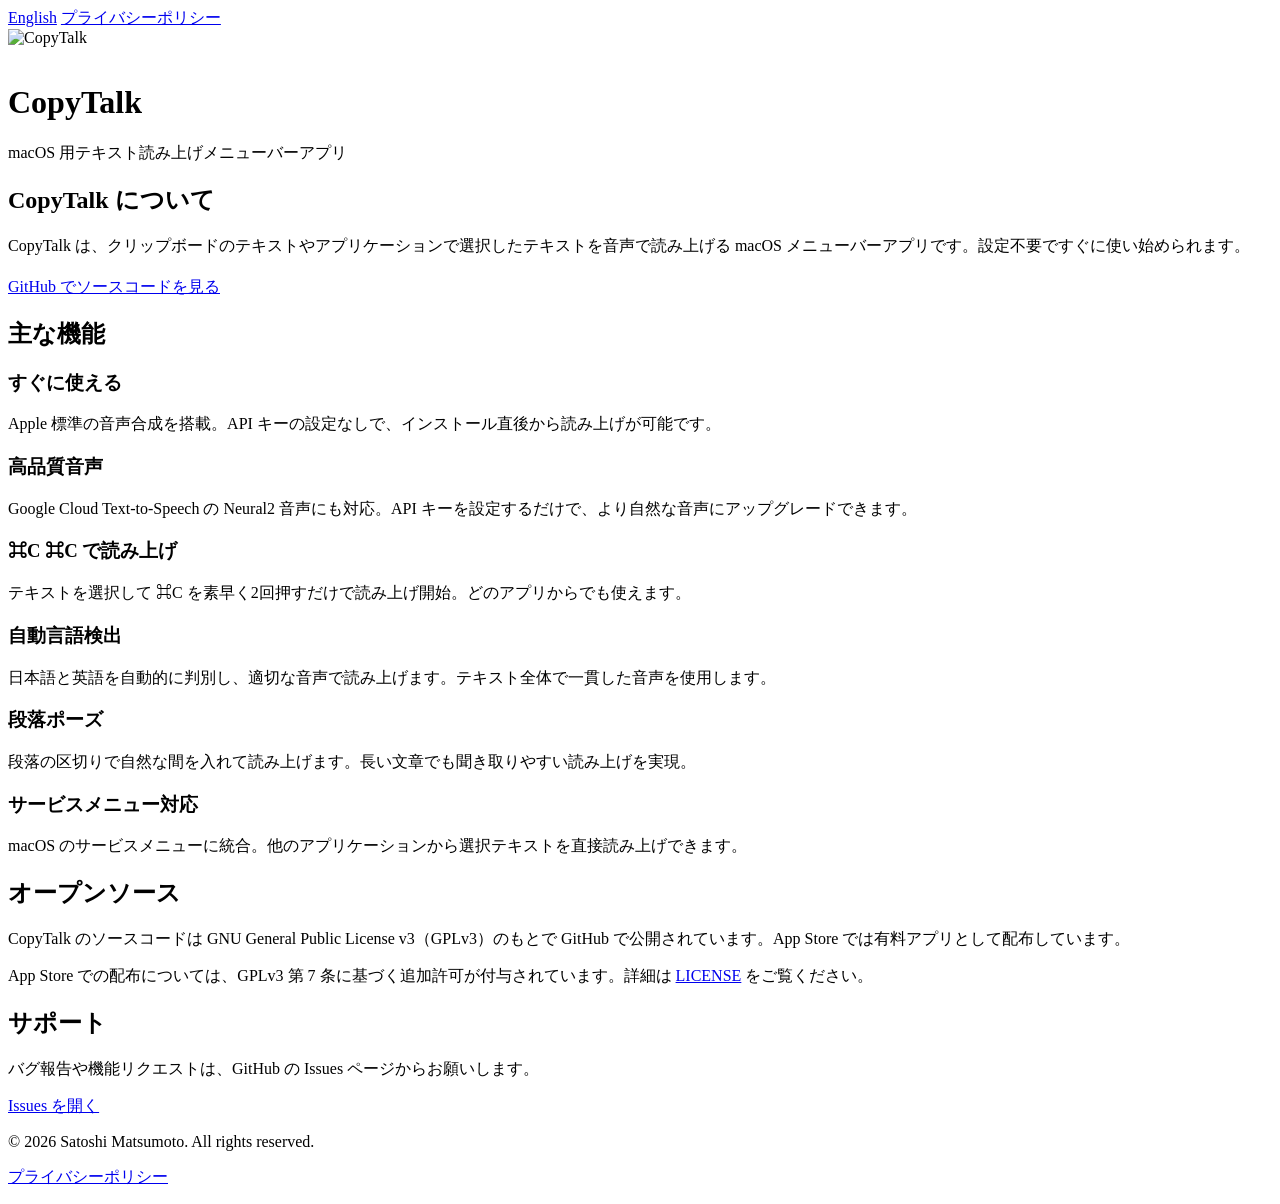
==== docs/ja/index.html @ 1976384e "サポートサイトのオープンソース説明文を修正 App Store で有料配布であることを明記  Co-Authored-By: Claude Opus 4.6 (1M context) <noreply" ====
<!DOCTYPE html>
<html lang="ja">
<head>
<meta charset="utf-8">
<meta name="viewport" content="width=device-width, initial-scale=1">
<title>CopyTalk</title>
<link rel="stylesheet" href="../style.css">
</head>
<body>
<nav>
  <a href="../en/">English</a>
  <a href="privacy.html">プライバシーポリシー</a>
</nav>
<header>
  <img src="../appicon.png" alt="CopyTalk" width="128" height="128" style="margin-bottom: 16px;">
  <h1>CopyTalk</h1>
  <p>macOS 用テキスト読み上げメニューバーアプリ</p>
</header>
<main>
  <section>
    <h2>CopyTalk について</h2>
    <p>CopyTalk は、クリップボードのテキストやアプリケーションで選択したテキストを音声で読み上げる macOS メニューバーアプリです。設定不要ですぐに使い始められます。</p>
    <div style="margin-top: 20px;">
      <a href="https://github.com/cometheart314/CopyTalk" class="btn">GitHub でソースコードを見る</a>
    </div>
  </section>

  <section>
    <h2>主な機能</h2>
    <div class="features-grid">
      <div class="feature-card">
        <h3>すぐに使える</h3>
        <p>Apple 標準の音声合成を搭載。API キーの設定なしで、インストール直後から読み上げが可能です。</p>
      </div>
      <div class="feature-card">
        <h3>高品質音声</h3>
        <p>Google Cloud Text-to-Speech の Neural2 音声にも対応。API キーを設定するだけで、より自然な音声にアップグレードできます。</p>
      </div>
      <div class="feature-card">
        <h3>⌘C ⌘C で読み上げ</h3>
        <p>テキストを選択して ⌘C を素早く2回押すだけで読み上げ開始。どのアプリからでも使えます。</p>
      </div>
      <div class="feature-card">
        <h3>自動言語検出</h3>
        <p>日本語と英語を自動的に判別し、適切な音声で読み上げます。テキスト全体で一貫した音声を使用します。</p>
      </div>
      <div class="feature-card">
        <h3>段落ポーズ</h3>
        <p>段落の区切りで自然な間を入れて読み上げます。長い文章でも聞き取りやすい読み上げを実現。</p>
      </div>
      <div class="feature-card">
        <h3>サービスメニュー対応</h3>
        <p>macOS のサービスメニューに統合。他のアプリケーションから選択テキストを直接読み上げできます。</p>
      </div>
    </div>
  </section>

  <section>
    <h2>オープンソース</h2>
    <p>CopyTalk のソースコードは GNU General Public License v3（GPLv3）のもとで GitHub で公開されています。App Store では有料アプリとして配布しています。</p>
    <p class="license-note">App Store での配布については、GPLv3 第 7 条に基づく追加許可が付与されています。詳細は <a href="https://github.com/cometheart314/CopyTalk/blob/main/LICENSE">LICENSE</a> をご覧ください。</p>
  </section>

  <section>
    <h2>サポート</h2>
    <p>バグ報告や機能リクエストは、GitHub の Issues ページからお願いします。</p>
    <div style="margin-top: 12px;">
      <a href="https://github.com/cometheart314/CopyTalk/issues" class="btn btn-secondary">Issues を開く</a>
    </div>
  </section>
</main>
<footer>
  <p>&copy; 2026 Satoshi Matsumoto. All rights reserved.</p>
  <p><a href="privacy.html">プライバシーポリシー</a></p>
</footer>
</body>
</html>
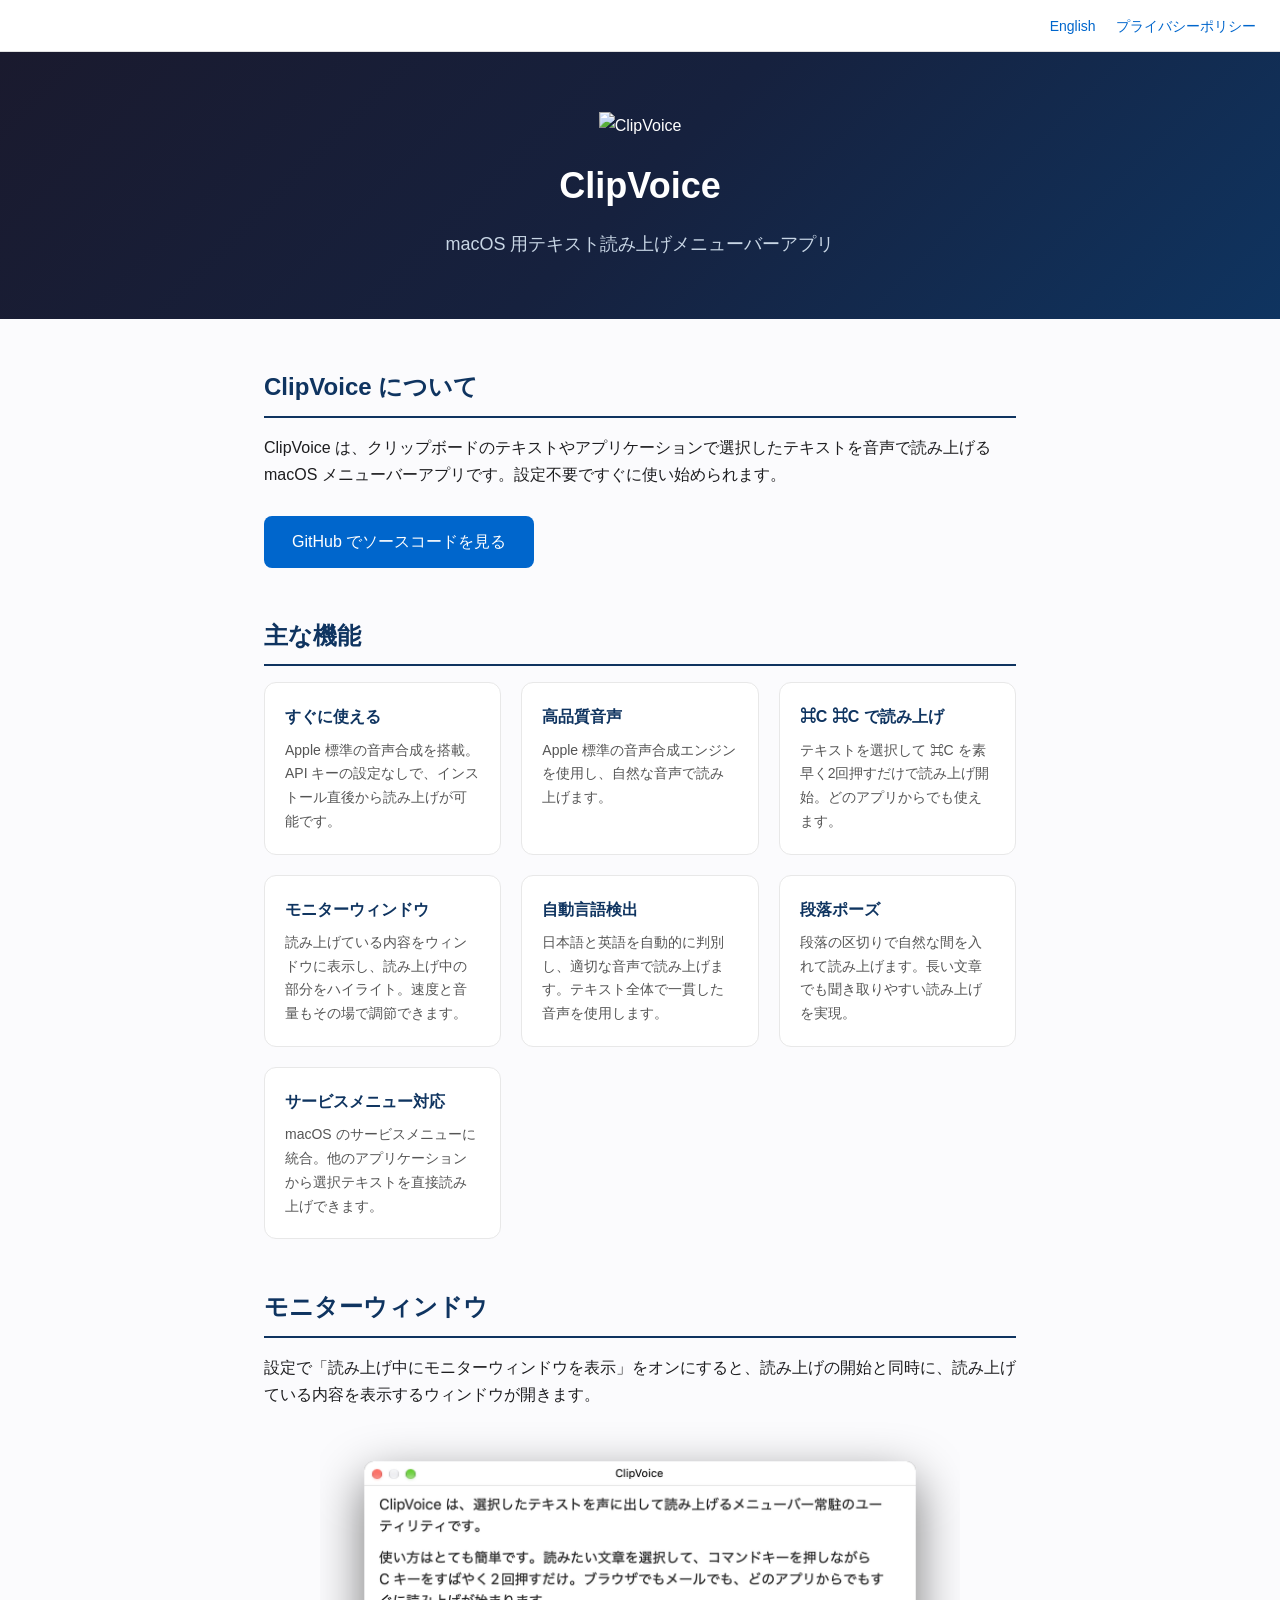
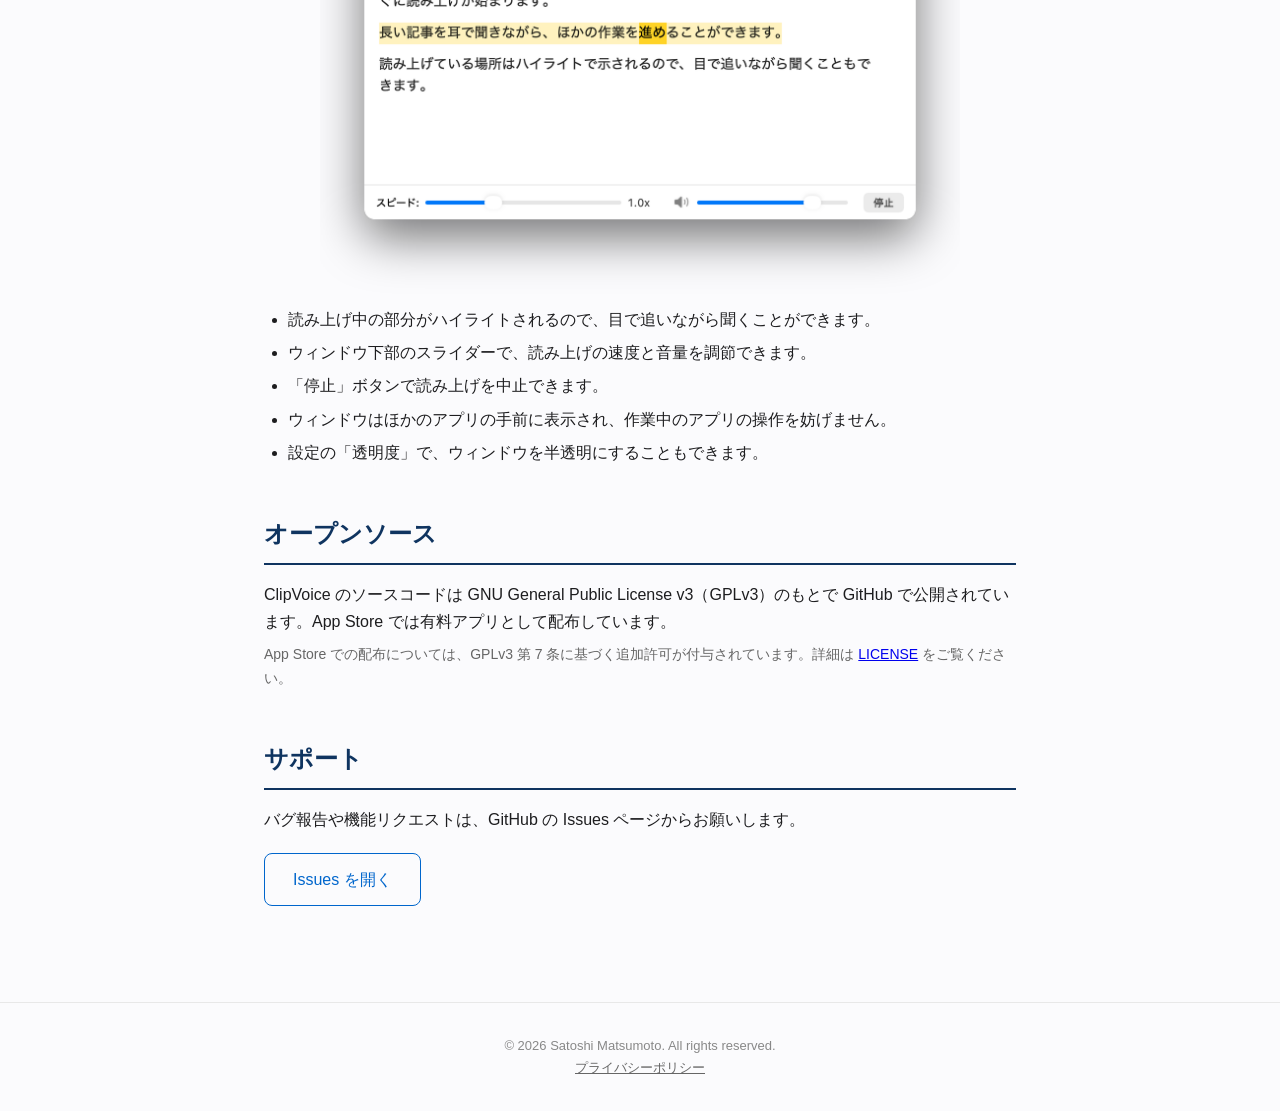
==== commit f13ea15a: "サポートページにモニターウィンドウの説明を追加 日本語・英語ページに機能カードと、画像つきの説明セクションを追加。  Co-Authored-By: Claude Fable 5.2 <noreply" ====
--- a/docs/ja/index.html
+++ b/docs/ja/index.html
@@ -3,25 +3,26 @@
 <head>
 <meta charset="utf-8">
 <meta name="viewport" content="width=device-width, initial-scale=1">
-<title>CopyTalk</title>
+<title>ClipVoice</title>
 <link rel="stylesheet" href="../style.css">
 </head>
 <body>
 <nav>
   <a href="../en/">English</a>
+  <!-- <a href="api-setup.html">API キー設定ガイド</a> -->
   <a href="privacy.html">プライバシーポリシー</a>
 </nav>
 <header>
-  <img src="../appicon.png" alt="CopyTalk" width="128" height="128" style="margin-bottom: 16px;">
-  <h1>CopyTalk</h1>
+  <img src="../appicon.png" alt="ClipVoice" width="128" height="128" style="margin-bottom: 16px;">
+  <h1>ClipVoice</h1>
   <p>macOS 用テキスト読み上げメニューバーアプリ</p>
 </header>
 <main>
   <section>
-    <h2>CopyTalk について</h2>
-    <p>CopyTalk は、クリップボードのテキストやアプリケーションで選択したテキストを音声で読み上げる macOS メニューバーアプリです。設定不要ですぐに使い始められます。</p>
+    <h2>ClipVoice について</h2>
+    <p>ClipVoice は、クリップボードのテキストやアプリケーションで選択したテキストを音声で読み上げる macOS メニューバーアプリです。設定不要ですぐに使い始められます。</p>
     <div style="margin-top: 20px;">
-      <a href="https://github.com/cometheart314/CopyTalk" class="btn">GitHub でソースコードを見る</a>
+      <a href="https://github.com/cometheart314/ClipVoice" class="btn">GitHub でソースコードを見る</a>
     </div>
   </section>
 
@@ -34,11 +35,16 @@
       </div>
       <div class="feature-card">
         <h3>高品質音声</h3>
-        <p>Google Cloud Text-to-Speech の Neural2 音声にも対応。API キーを設定するだけで、より自然な音声にアップグレードできます。</p>
+        <p>Apple 標準の音声合成エンジンを使用し、自然な音声で読み上げます。</p>
+        <!-- <p>Google Cloud Text-to-Speech の Neural2 / Chirp 3: HD 音声に対応。API キーを設定するだけで、より自然な音声にアップグレードできます。<a href="api-setup.html" style="font-size:13px;">設定方法</a></p> -->
       </div>
       <div class="feature-card">
         <h3>⌘C ⌘C で読み上げ</h3>
         <p>テキストを選択して ⌘C を素早く2回押すだけで読み上げ開始。どのアプリからでも使えます。</p>
+      </div>
+      <div class="feature-card">
+        <h3>モニターウィンドウ</h3>
+        <p>読み上げている内容をウィンドウに表示し、読み上げ中の部分をハイライト。速度と音量もその場で調節できます。</p>
       </div>
       <div class="feature-card">
         <h3>自動言語検出</h3>
@@ -56,16 +62,29 @@
   </section>
 
   <section>
+    <h2>モニターウィンドウ</h2>
+    <p>設定で「読み上げ中にモニターウィンドウを表示」をオンにすると、読み上げの開始と同時に、読み上げている内容を表示するウィンドウが開きます。</p>
+    <img src="monitor.png" alt="読み上げ中の部分がハイライトされたモニターウィンドウ" class="screenshot" width="650" height="489">
+    <ul>
+      <li>読み上げ中の部分がハイライトされるので、目で追いながら聞くことができます。</li>
+      <li>ウィンドウ下部のスライダーで、読み上げの速度と音量を調節できます。</li>
+      <li>「停止」ボタンで読み上げを中止できます。</li>
+      <li>ウィンドウはほかのアプリの手前に表示され、作業中のアプリの操作を妨げません。</li>
+      <li>設定の「透明度」で、ウィンドウを半透明にすることもできます。</li>
+    </ul>
+  </section>
+
+  <section>
     <h2>オープンソース</h2>
-    <p>CopyTalk のソースコードは GNU General Public License v3（GPLv3）のもとで GitHub で公開されています。App Store では有料アプリとして配布しています。</p>
-    <p class="license-note">App Store での配布については、GPLv3 第 7 条に基づく追加許可が付与されています。詳細は <a href="https://github.com/cometheart314/CopyTalk/blob/main/LICENSE">LICENSE</a> をご覧ください。</p>
+    <p>ClipVoice のソースコードは GNU General Public License v3（GPLv3）のもとで GitHub で公開されています。App Store では有料アプリとして配布しています。</p>
+    <p class="license-note">App Store での配布については、GPLv3 第 7 条に基づく追加許可が付与されています。詳細は <a href="https://github.com/cometheart314/ClipVoice/blob/main/LICENSE">LICENSE</a> をご覧ください。</p>
   </section>
 
   <section>
     <h2>サポート</h2>
     <p>バグ報告や機能リクエストは、GitHub の Issues ページからお願いします。</p>
     <div style="margin-top: 12px;">
-      <a href="https://github.com/cometheart314/CopyTalk/issues" class="btn btn-secondary">Issues を開く</a>
+      <a href="https://github.com/cometheart314/ClipVoice/issues" class="btn btn-secondary">Issues を開く</a>
     </div>
   </section>
 </main>
--- a/docs/style.css
+++ b/docs/style.css
@@ -0,0 +1,87 @@
+* { margin: 0; padding: 0; box-sizing: border-box; }
+body {
+  font-family: -apple-system, BlinkMacSystemFont, "Hiragino Sans", "Segoe UI", Roboto, sans-serif;
+  color: #1d1d1f;
+  background: #fbfbfd;
+  line-height: 1.7;
+}
+header {
+  background: linear-gradient(135deg, #1a1a2e 0%, #16213e 50%, #0f3460 100%);
+  color: #fff;
+  padding: 60px 24px;
+  text-align: center;
+}
+header h1 { font-size: 36px; font-weight: 700; margin-bottom: 12px; }
+header p { font-size: 18px; color: #c8d6e5; max-width: 600px; margin: 0 auto; }
+nav {
+  background: rgba(255,255,255,0.92);
+  backdrop-filter: blur(10px);
+  border-bottom: 1px solid #e0e0e0;
+  padding: 12px 24px;
+  text-align: right;
+  position: sticky;
+  top: 0;
+  z-index: 10;
+}
+nav a { color: #0066cc; text-decoration: none; font-size: 14px; margin-left: 16px; }
+nav a:hover { text-decoration: underline; }
+main { max-width: 800px; margin: 0 auto; padding: 48px 24px; }
+section { margin-bottom: 48px; }
+section h2 {
+  font-size: 24px;
+  font-weight: 600;
+  margin-bottom: 16px;
+  padding-bottom: 8px;
+  border-bottom: 2px solid #0f3460;
+  color: #0f3460;
+}
+ul { padding-left: 24px; margin-top: 8px; }
+li { margin-bottom: 6px; }
+.features-grid {
+  display: grid;
+  grid-template-columns: repeat(auto-fit, minmax(220px, 1fr));
+  gap: 20px;
+  margin-top: 16px;
+}
+.feature-card {
+  background: #fff;
+  border: 1px solid #e8e8e8;
+  border-radius: 12px;
+  padding: 20px;
+}
+.feature-card h3 { font-size: 16px; margin-bottom: 8px; color: #0f3460; }
+.feature-card p { font-size: 14px; color: #555; }
+.btn {
+  display: inline-block;
+  background: #0066cc;
+  color: #fff;
+  padding: 12px 28px;
+  border-radius: 8px;
+  text-decoration: none;
+  font-weight: 500;
+  margin-top: 8px;
+  margin-right: 8px;
+}
+.btn:hover { background: #0055aa; }
+.btn-secondary {
+  background: transparent;
+  color: #0066cc;
+  border: 1px solid #0066cc;
+}
+.btn-secondary:hover { background: #f0f4ff; }
+footer {
+  text-align: center;
+  padding: 32px 24px;
+  color: #888;
+  font-size: 13px;
+  border-top: 1px solid #e8e8e8;
+}
+footer a { color: #666; }
+.screenshot {
+  display: block;
+  width: 100%;
+  max-width: 640px;
+  height: auto;
+  margin: 8px auto 0;
+}
+.license-note { font-size: 14px; color: #666; margin-top: 8px; }
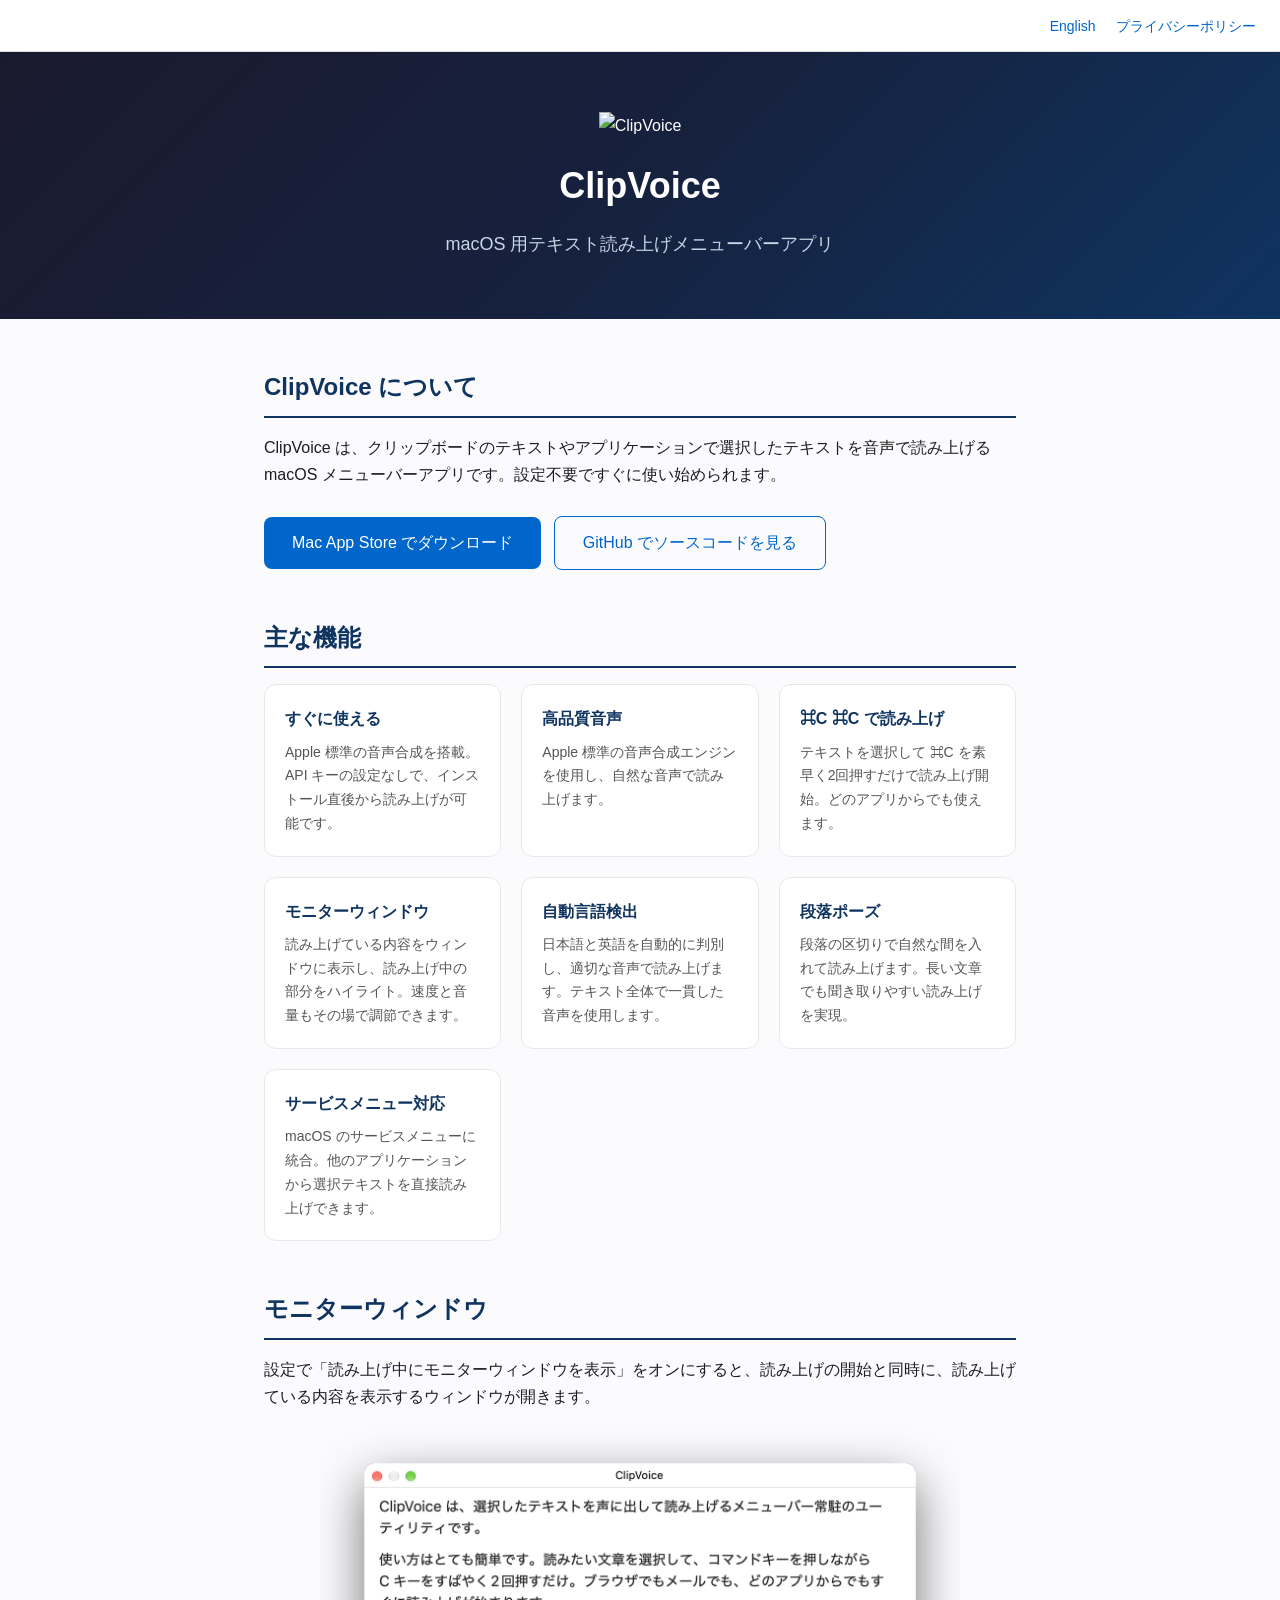
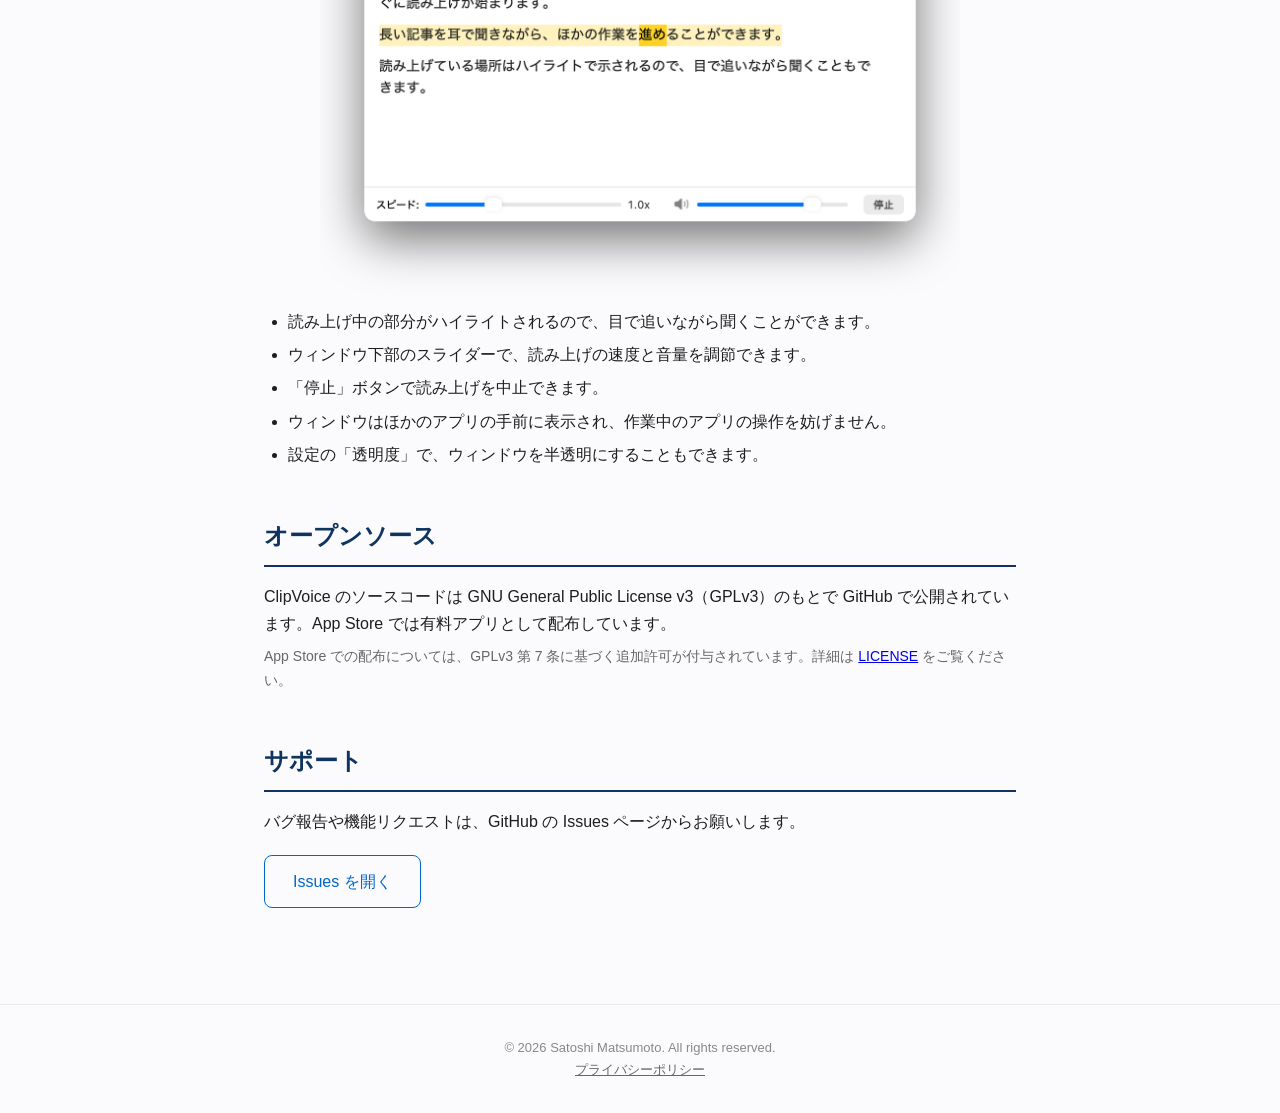
==== commit ed98256a: "Add Mac App Store link to docs pages Co-Authored-By: Claude Fable 5.2 <noreply@anthropic.com>" ====
--- a/docs/ja/index.html
+++ b/docs/ja/index.html
@@ -22,7 +22,8 @@
     <h2>ClipVoice について</h2>
     <p>ClipVoice は、クリップボードのテキストやアプリケーションで選択したテキストを音声で読み上げる macOS メニューバーアプリです。設定不要ですぐに使い始められます。</p>
     <div style="margin-top: 20px;">
-      <a href="https://github.com/cometheart314/ClipVoice" class="btn">GitHub でソースコードを見る</a>
+      <a href="https://apps.apple.com/jp/app/clipvoice/id6761611954?mt=12" class="btn">Mac App Store でダウンロード</a>
+      <a href="https://github.com/cometheart314/ClipVoice" class="btn btn-secondary">GitHub でソースコードを見る</a>
     </div>
   </section>
 
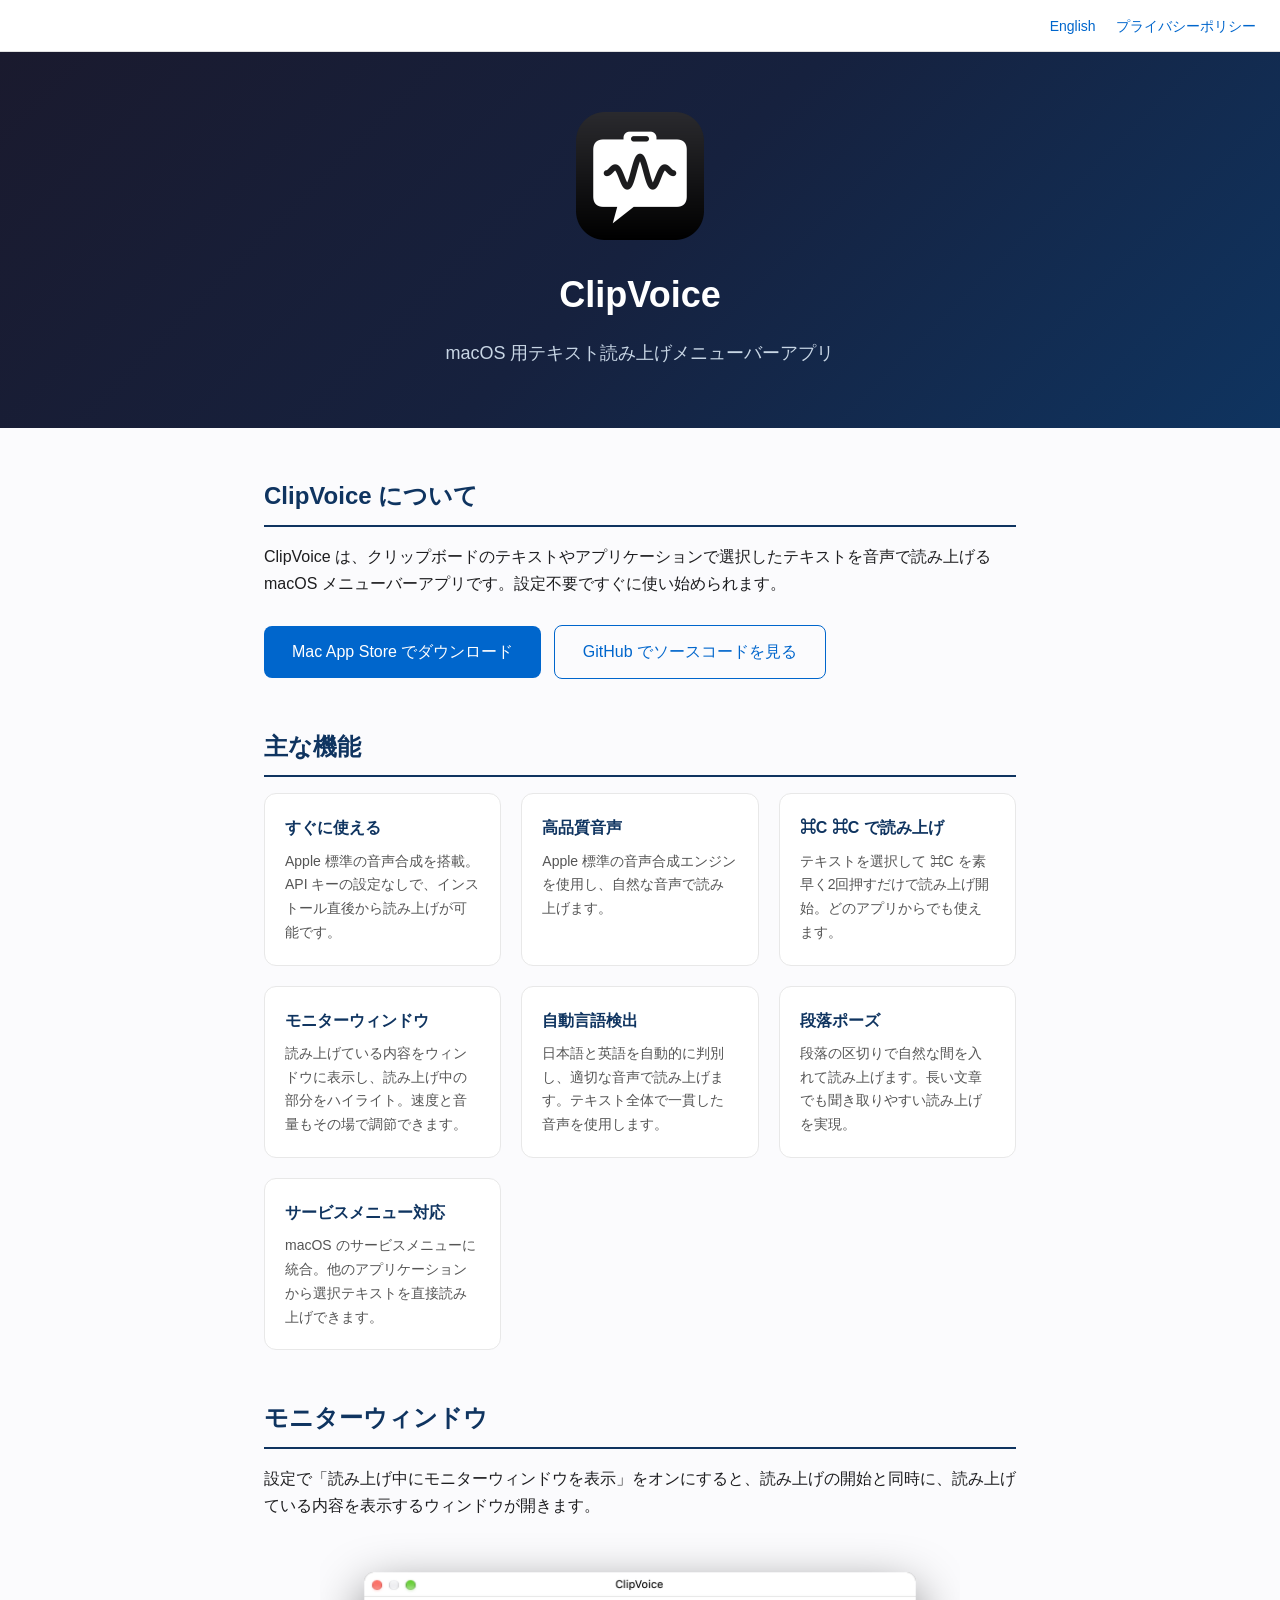
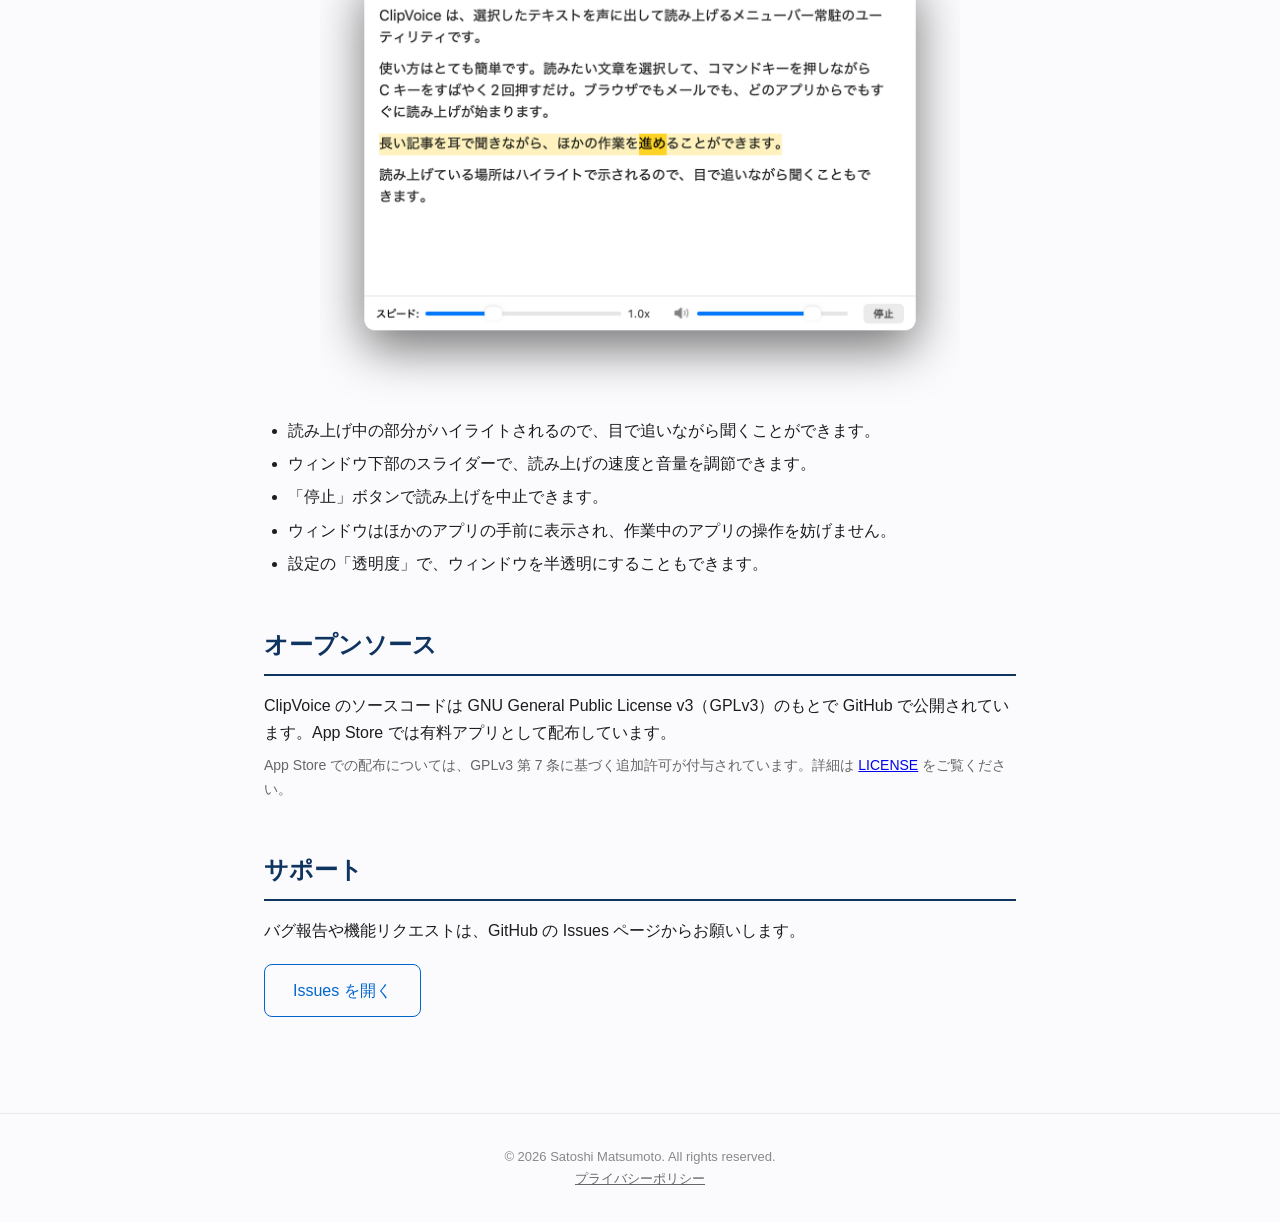
==== commit bce654e7: "サポートページのアイコン画像URLにバージョン指定を追加（キャッシュ対策） Co-Authored-By: Claude Fable 5.2 <noreply@anthropic.com>" ====
--- a/docs/ja/index.html
+++ b/docs/ja/index.html
@@ -13,7 +13,7 @@
   <a href="privacy.html">プライバシーポリシー</a>
 </nav>
 <header>
-  <img src="../appicon.png" alt="ClipVoice" width="128" height="128" style="margin-bottom: 16px;">
+  <img src="../appicon.png?v=2" alt="ClipVoice" width="128" height="128" style="margin-bottom: 16px;">
   <h1>ClipVoice</h1>
   <p>macOS 用テキスト読み上げメニューバーアプリ</p>
 </header>
